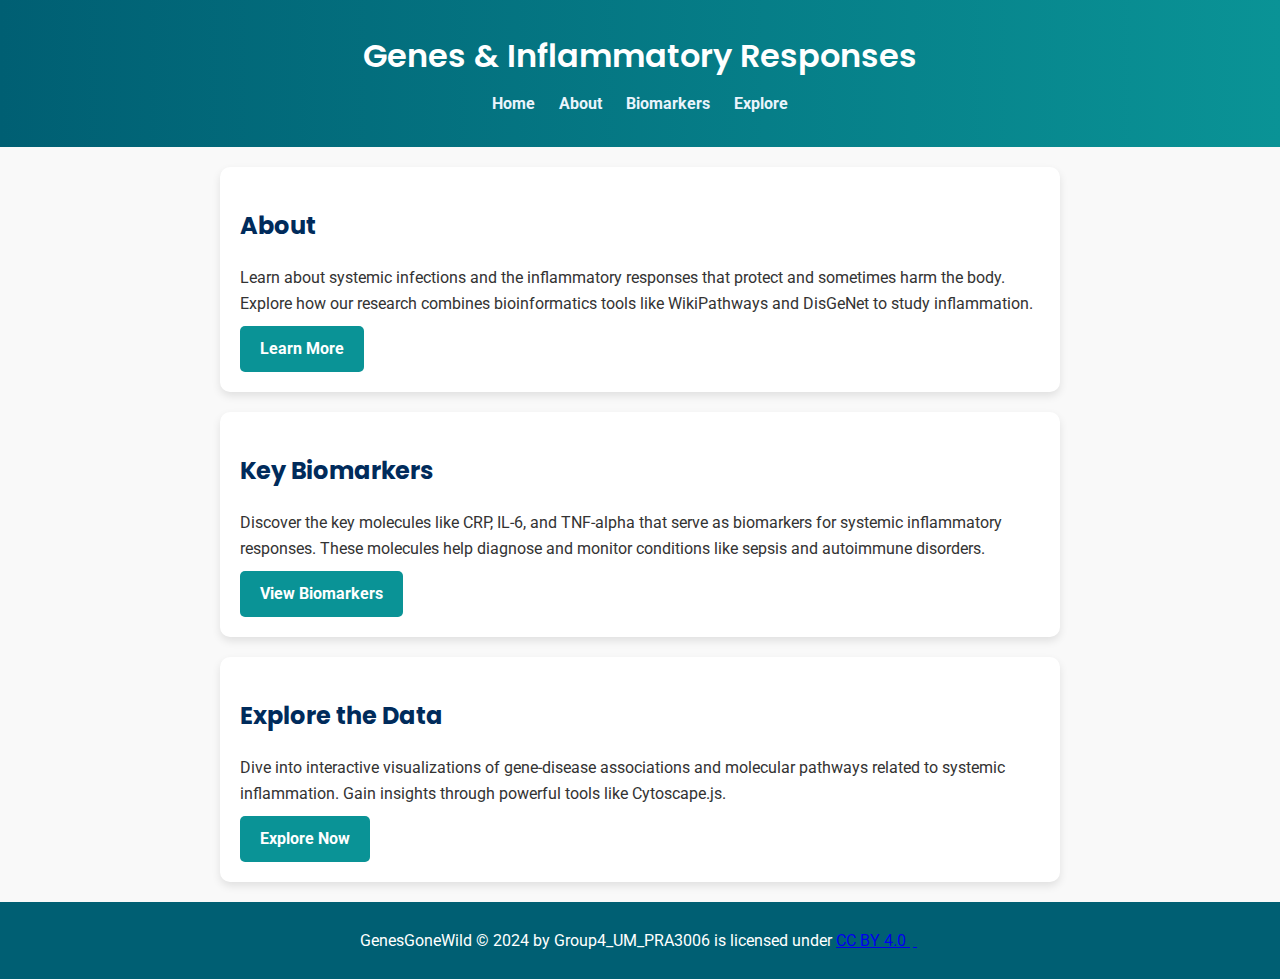
==== website/index.html @ 5bcb6ec7 "Update and rename homepage.html to index.html" ====
<!DOCTYPE html>
<html lang="en">
<head>
    <meta charset="UTF-8">
    <meta name="viewport" content="width=device-width, initial-scale=1.0">
    <title>Genes & Inflammatory Responses</title>
    <link href="https://fonts.googleapis.com/css2?family=Poppins:wght@600&family=Roboto:wght@300&display=swap" rel="stylesheet">
    <link rel="stylesheet" href="style.css">
</head>
<body>
    <header>
        <h1 class="title">Genes & Inflammatory Responses</h1>
        <nav>
            <a href="index.html">Home</a>
            <a href="about.html">About</a>
            <a href="biomarkers.html">Biomarkers</a>
            <a href="explore.html">Explore</a>
        </nav>
    </header>

    <main>
        <section id="about-summary">
            <h2>About</h2>
            <p>
                Learn about systemic infections and the inflammatory responses that protect and sometimes harm the body. 
                Explore how our research combines bioinformatics tools like WikiPathways and DisGeNet to study inflammation.
            </p>
            <a href="about.html" class="cta-button">Learn More</a>
        </section>

        <section id="biomarkers-summary">
            <h2>Key Biomarkers</h2>
            <p>
                Discover the key molecules like CRP, IL-6, and TNF-alpha that serve as biomarkers for systemic inflammatory responses. 
                These molecules help diagnose and monitor conditions like sepsis and autoimmune disorders.
            </p>
            <a href="biomarkers.html" class="cta-button">View Biomarkers</a>
        </section>

        <section id="explore-summary">
            <h2>Explore the Data</h2>
            <p>
                Dive into interactive visualizations of gene-disease associations and molecular pathways related to systemic inflammation. 
                Gain insights through powerful tools like Cytoscape.js.
            </p>
            <a href="visualizations.html" class="cta-button">Explore Now</a>
        </section>
    </main>

    <footer>
        <p>
            GenesGoneWild © 2024 by Group4_UM_PRA3006 is licensed under 
            <a href="https://creativecommons.org/licenses/by/4.0/?ref=chooser-v1" target="_blank" rel="license noopener noreferrer" style="display:inline-block;">
                CC BY 4.0
                <img style="height:22px!important;margin-left:3px;vertical-align:text-bottom;" src="https://mirrors.creativecommons.org/presskit/icons/cc.svg?ref=chooser-v1" alt="">
                <img style="height:22px!important;margin-left:3px;vertical-align:text-bottom;" src="https://mirrors.creativecommons.org/presskit/icons/by.svg?ref=chooser-v1" alt="">
            </a>
        </p>
    </footer>    

</body>
</html>


</body>
</html>
---- website/style.css ----
/* General Styles */
body {
    font-family: 'Roboto', sans-serif;
    margin: 0;
    padding: 0;
    background-color: #f9f9f9;
    color: #333;
    line-height: 1.6;
}

/* Header Styles */
header {
    background: linear-gradient(to right, #005f73, #0a9396);
    color: white;
    padding: 30px 10px;
    text-align: center;
}

header h1.title {
    font-family: 'Poppins', sans-serif;
    font-weight: 600;
    margin: 0;
    font-size: 2rem;
}

header nav {
    margin-top: 10px;
}

header nav a {
    text-decoration: none;
    color: #eaf4fc;
    margin: 0 10px;
    font-weight: bold;
    transition: color 0.3s;
}

header nav a:hover {
    color: #ffcd38;
}

/* Section Styles */
section {
    margin: 20px auto;
    padding: 20px;
    background-color: #fff;
    border-radius: 10px;
    box-shadow: 0 4px 8px rgba(0, 0, 0, 0.1);
    max-width: 800px;
}

/* Section Styles - visualization-section */
.visualization-section {
    margin: 0;
    padding: 0;
    background-color: transparent; /* Ensure background is transparent */
    border-radius: 0;
    box-shadow: none;
    width: 100%; /* Ensure it takes up the full width */
    height: 100vh; /* Ensure it takes up the full height of the viewport */
}


section h2, section h3 {
    font-family: 'Poppins', sans-serif;
    color: #002b5b;
}

section p, section ul {
    margin: 10px 0;
}

section ul {
    padding-left: 20px;
}

.image-container {
    text-align: center;
    margin: 20px 0;
}

.image-container img {
    max-width: 100%;
    height: auto;
    border: 1px solid #ddd;
    border-radius: 10px;
    box-shadow: 0 2px 4px rgba(0, 0, 0, 0.1);
    cursor: pointer;
    transition: transform 0.3s, border-color 0.3s;
}

.image-container img:hover {
    transform: scale(1.05);
    border-color: #0a9396;
}

/* Footer Styles */
footer {
    text-align: center;
    background-color: #005f73;
    color: #fff;
    padding: 10px 0;
}

/* Lightbox Modal Styles */
.lightbox {
    display: none;
    position: fixed;
    top: 0;
    left: 0;
    width: 100%;
    height: 100%;
    background: rgba(0, 0, 0, 0.8);
    justify-content: center;
    align-items: center;
    z-index: 1000;
}

.lightbox img {
    max-width: 80%;
    max-height: 80%;
    border: 4px solid #fff;
    border-radius: 10px;
}

.lightbox .close-btn {
    position: absolute;
    top: 20px;
    right: 30px;
    font-size: 2rem;
    color: #fff;
    cursor: pointer;
    transition: color 0.3s;
}

.lightbox .close-btn:hover {
    color: #ffcd38;
}

/* Responsive Styles */
@media (max-width: 768px) {
    section {
        padding: 15px;
    }

    header h1.title {
        font-size: 1.5rem;
    }

    header nav a {
        font-size: 0.9rem;
    }
}

/* CTA Button Styles */
.cta-button {
    display: inline-block;
    background-color: #0a9396;
    color: white;
    padding: 10px 20px;
    text-decoration: none;
    border-radius: 5px;
    font-weight: bold;
    font-size: 1rem;
    transition: background-color 0.3s, transform 0.2s;
    text-align: center;
}

.cta-button:hover {
    background-color: #005a8e;
    transform: translateY(-2px);
}

.cta-button:active {
    background-color: #001f3f;
    transform: translateY(1px);
}
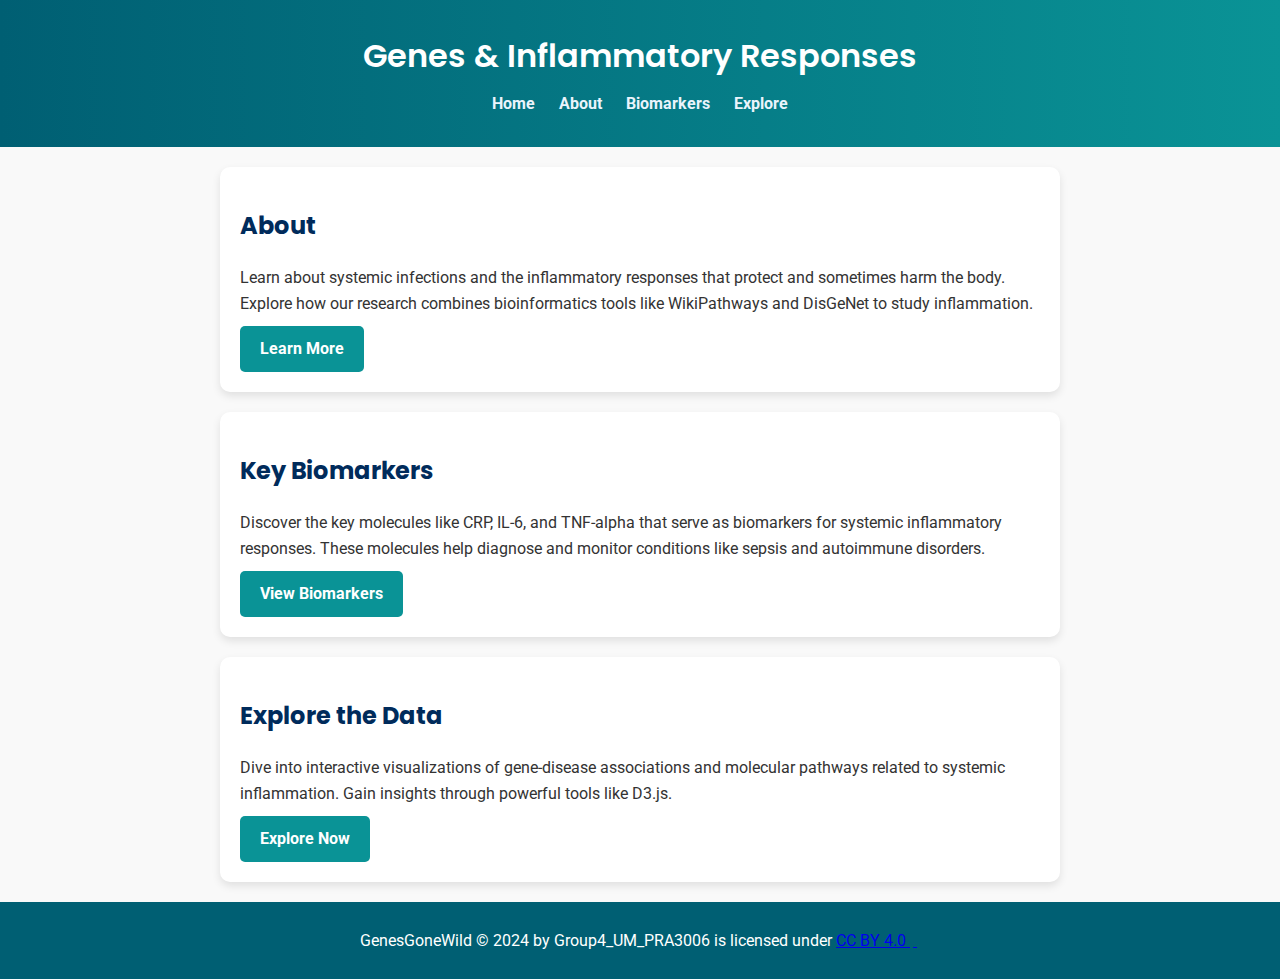
==== commit 31c1ff63: "Update index.html" ====
--- a/website/index.html
+++ b/website/index.html
@@ -41,7 +41,7 @@
             <h2>Explore the Data</h2>
             <p>
                 Dive into interactive visualizations of gene-disease associations and molecular pathways related to systemic inflammation. 
-                Gain insights through powerful tools like Cytoscape.js.
+                Gain insights through powerful tools like D3.js.
             </p>
             <a href="visualizations.html" class="cta-button">Explore Now</a>
         </section>
--- a/website/style.css
+++ b/website/style.css
@@ -175,4 +175,3 @@
     background-color: #001f3f;
     transform: translateY(1px);
 }
-
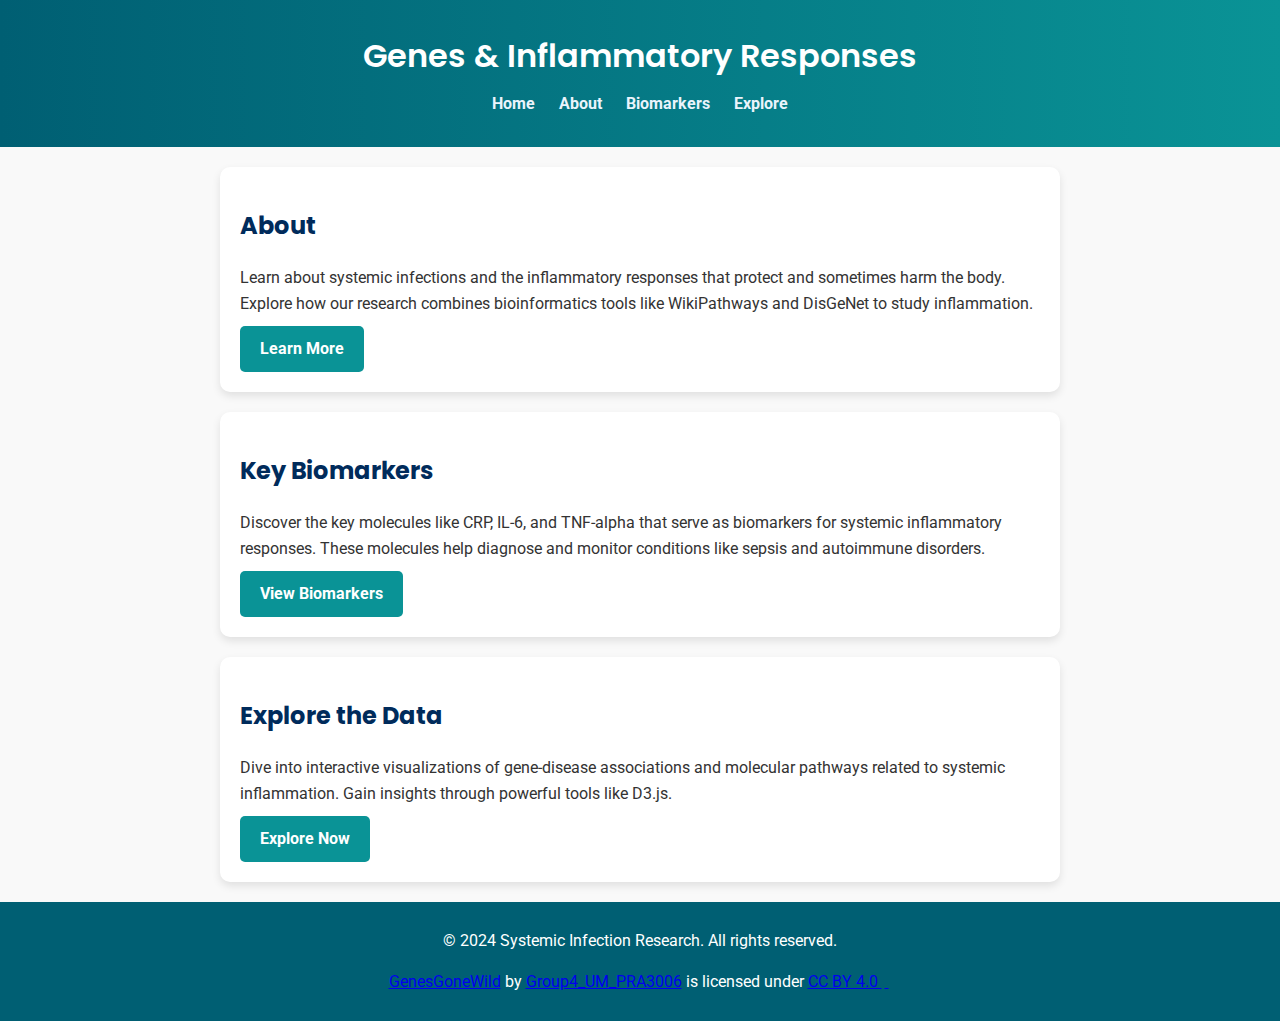
==== commit ec6d0a25: "Update index.html" ====
--- a/website/index.html
+++ b/website/index.html
@@ -48,20 +48,18 @@
     </main>
 
     <footer>
-        <p>
-            GenesGoneWild © 2024 by Group4_UM_PRA3006 is licensed under 
-            <a href="https://creativecommons.org/licenses/by/4.0/?ref=chooser-v1" target="_blank" rel="license noopener noreferrer" style="display:inline-block;">
-                CC BY 4.0
-                <img style="height:22px!important;margin-left:3px;vertical-align:text-bottom;" src="https://mirrors.creativecommons.org/presskit/icons/cc.svg?ref=chooser-v1" alt="">
-                <img style="height:22px!important;margin-left:3px;vertical-align:text-bottom;" src="https://mirrors.creativecommons.org/presskit/icons/by.svg?ref=chooser-v1" alt="">
-            </a>
-        </p>
-    </footer>    
+    <p>© 2024 Systemic Infection Research. All rights reserved.</p>
+    <p xmlns:cc="http://creativecommons.org/ns#" xmlns:dct="http://purl.org/dc/terms/">
+        <a property="dct:title" rel="cc:attributionURL" href="https://github.com/izevel/Group-4-Final-Product">GenesGoneWild</a> by 
+        <a rel="cc:attributionURL dct:creator" property="cc:attributionName" href="https://github.com/martaaapb">Group4_UM_PRA3006</a> is licensed under 
+        <a href="https://creativecommons.org/licenses/by/4.0/?ref=chooser-v1" target="_blank" rel="license noopener noreferrer" style="display:inline-block;">
+            CC BY 4.0
+            <img style="height:22px!important;margin-left:3px;vertical-align:text-bottom;" src="https://mirrors.creativecommons.org/presskit/icons/cc.svg?ref=chooser-v1" alt="">
+            <img style="height:22px!important;margin-left:3px;vertical-align:text-bottom;" src="https://mirrors.creativecommons.org/presskit/icons/by.svg?ref=chooser-v1" alt="">
+        </a>
+    </p>
+</footer>
 
 </body>
 </html>
 
-
-</body>
-</html>
-
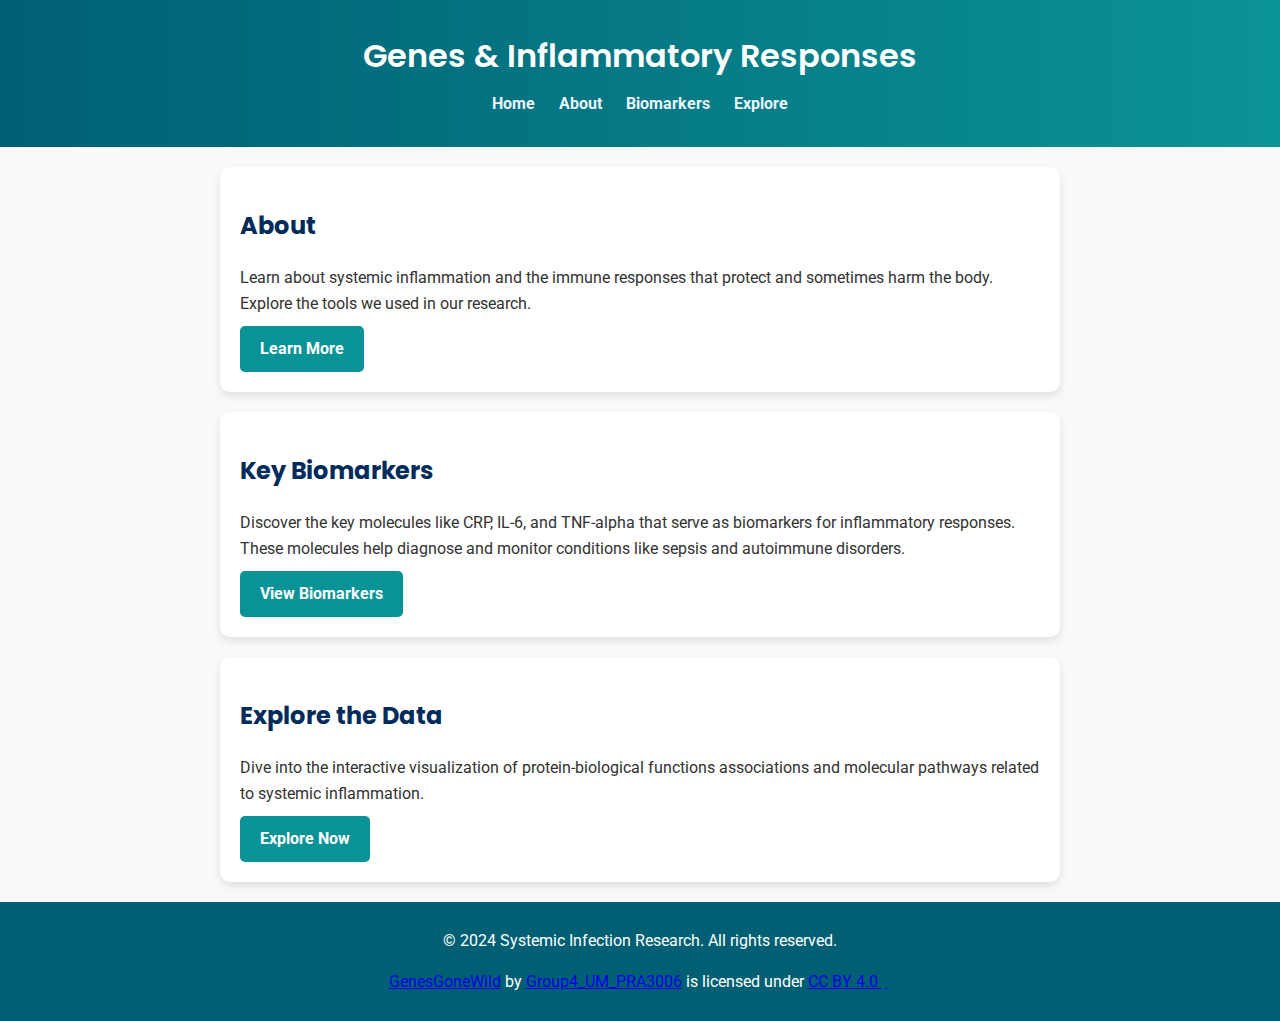
==== commit 9f3923dc: "Update index.html" ====
--- a/website/index.html
+++ b/website/index.html
@@ -22,8 +22,8 @@
         <section id="about-summary">
             <h2>About</h2>
             <p>
-                Learn about systemic infections and the inflammatory responses that protect and sometimes harm the body. 
-                Explore how our research combines bioinformatics tools like WikiPathways and DisGeNet to study inflammation.
+                Learn about systemic inflammation and the immune responses that protect and sometimes harm the body. 
+                Explore the tools we used in our research.
             </p>
             <a href="about.html" class="cta-button">Learn More</a>
         </section>
@@ -31,7 +31,7 @@
         <section id="biomarkers-summary">
             <h2>Key Biomarkers</h2>
             <p>
-                Discover the key molecules like CRP, IL-6, and TNF-alpha that serve as biomarkers for systemic inflammatory responses. 
+                Discover the key molecules like CRP, IL-6, and TNF-alpha that serve as biomarkers for inflammatory responses. 
                 These molecules help diagnose and monitor conditions like sepsis and autoimmune disorders.
             </p>
             <a href="biomarkers.html" class="cta-button">View Biomarkers</a>
@@ -40,8 +40,7 @@
         <section id="explore-summary">
             <h2>Explore the Data</h2>
             <p>
-                Dive into interactive visualizations of gene-disease associations and molecular pathways related to systemic inflammation. 
-                Gain insights through powerful tools like D3.js.
+                Dive into the interactive visualization of protein-biological functions associations and molecular pathways related to systemic inflammation. 
             </p>
             <a href="visualizations.html" class="cta-button">Explore Now</a>
         </section>
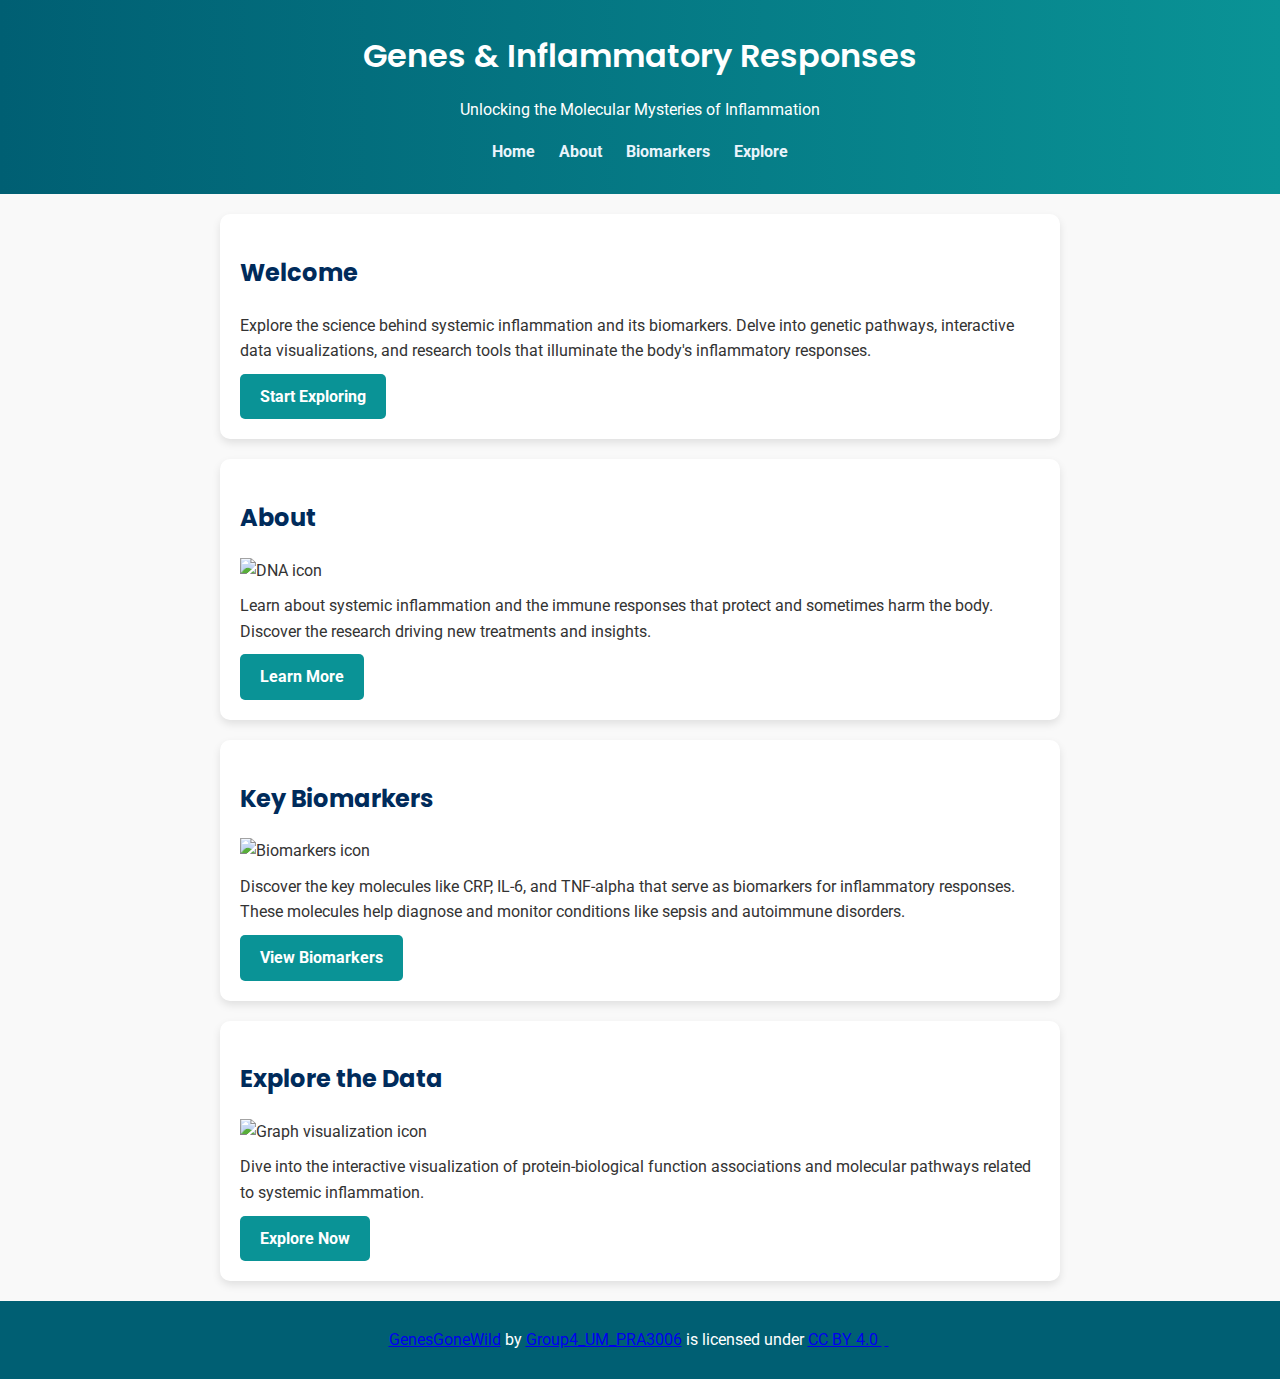
==== commit 551712d0: "Update index.html" ====
--- a/website/index.html
+++ b/website/index.html
@@ -8,56 +8,69 @@
     <link rel="stylesheet" href="style.css">
 </head>
 <body>
-    <header>
-        <h1 class="title">Genes & Inflammatory Responses</h1>
-        <nav>
-            <a href="index.html">Home</a>
-            <a href="about.html">About</a>
-            <a href="biomarkers.html">Biomarkers</a>
-            <a href="explore.html">Explore</a>
-        </nav>
-    </header>
+    
+<header>
+    <h1 class="title">Genes & Inflammatory Responses</h1>
+    <p class="subtitle">Unlocking the Molecular Mysteries of Inflammation</p>
+    <nav>
+        <a href="index.html">Home</a>
+        <a href="about.html">About</a>
+        <a href="biomarkers.html">Biomarkers</a>
+        <a href="explore.html">Explore</a>
+    </nav>
+</header>
 
-    <main>
-        <section id="about-summary">
-            <h2>About</h2>
-            <p>
-                Learn about systemic inflammation and the immune responses that protect and sometimes harm the body. 
-                Explore the tools we used in our research.
-            </p>
-            <a href="about.html" class="cta-button">Learn More</a>
-        </section>
+<main>
+    <section id="overview">
+        <h2>Welcome</h2>
+        <p>
+            Explore the science behind systemic inflammation and its biomarkers. Delve into genetic pathways, interactive 
+            data visualizations, and research tools that illuminate the body's inflammatory responses.
+        </p>
+        <a href="about.html" class="cta-button">Start Exploring</a>
+    </section>
 
-        <section id="biomarkers-summary">
-            <h2>Key Biomarkers</h2>
-            <p>
-                Discover the key molecules like CRP, IL-6, and TNF-alpha that serve as biomarkers for inflammatory responses. 
-                These molecules help diagnose and monitor conditions like sepsis and autoimmune disorders.
-            </p>
-            <a href="biomarkers.html" class="cta-button">View Biomarkers</a>
-        </section>
+    <section id="about-summary">
+        <h2>About</h2>
+        <img src="images/dna-icon.png" alt="DNA icon" style="width:50px;height:50px;">
+        <p>
+            Learn about systemic inflammation and the immune responses that protect and sometimes harm the body. 
+            Discover the research driving new treatments and insights.
+        </p>
+        <a href="about.html" class="cta-button">Learn More</a>
+    </section>
 
-        <section id="explore-summary">
-            <h2>Explore the Data</h2>
-            <p>
-                Dive into the interactive visualization of protein-biological functions associations and molecular pathways related to systemic inflammation. 
-            </p>
-            <a href="visualizations.html" class="cta-button">Explore Now</a>
-        </section>
-    </main>
+    <section id="biomarkers-summary">
+        <h2>Key Biomarkers</h2>
+        <img src="images/biomarkers-icon.png" alt="Biomarkers icon" style="width:50px;height:50px;">
+        <p>
+            Discover the key molecules like CRP, IL-6, and TNF-alpha that serve as biomarkers for inflammatory responses. 
+            These molecules help diagnose and monitor conditions like sepsis and autoimmune disorders.
+        </p>
+        <a href="biomarkers.html" class="cta-button">View Biomarkers</a>
+    </section>
 
-    <footer>
-    <p>© 2024 Systemic Infection Research. All rights reserved.</p>
-    <p xmlns:cc="http://creativecommons.org/ns#" xmlns:dct="http://purl.org/dc/terms/">
-        <a property="dct:title" rel="cc:attributionURL" href="https://github.com/izevel/Group-4-Final-Product">GenesGoneWild</a> by 
-        <a rel="cc:attributionURL dct:creator" property="cc:attributionName" href="https://github.com/martaaapb">Group4_UM_PRA3006</a> is licensed under 
-        <a href="https://creativecommons.org/licenses/by/4.0/?ref=chooser-v1" target="_blank" rel="license noopener noreferrer" style="display:inline-block;">
-            CC BY 4.0
-            <img style="height:22px!important;margin-left:3px;vertical-align:text-bottom;" src="https://mirrors.creativecommons.org/presskit/icons/cc.svg?ref=chooser-v1" alt="">
-            <img style="height:22px!important;margin-left:3px;vertical-align:text-bottom;" src="https://mirrors.creativecommons.org/presskit/icons/by.svg?ref=chooser-v1" alt="">
-        </a>
-    </p>
-</footer>
+    <section id="explore-summary">
+        <h2>Explore the Data</h2>
+        <img src="images/graph-icon.png" alt="Graph visualization icon" style="width:50px;height:50px;">
+        <p>
+            Dive into the interactive visualization of protein-biological function associations and molecular pathways related to systemic inflammation. 
+        </p>
+        <a href="visualizations.html" class="cta-button">Explore Now</a>
+    </section>
+</main>
+
+     <footer>
+        <p xmlns:cc="http://creativecommons.org/ns#" xmlns:dct="http://purl.org/dc/terms/">
+            <a property="dct:title" rel="cc:attributionURL" href="https://github.com/izevel/Group-4-Final-Product">GenesGoneWild</a> by 
+            <a rel="cc:attributionURL dct:creator" property="cc:attributionName" href="https://github.com/martaaapb">Group4_UM_PRA3006</a> is licensed under 
+            <a href="https://creativecommons.org/licenses/by/4.0/?ref=chooser-v1" target="_blank" rel="license noopener noreferrer" style="display:inline-block;">
+                CC BY 4.0
+                <img style="height:22px!important;margin-left:3px;vertical-align:text-bottom;" src="https://mirrors.creativecommons.org/presskit/icons/cc.svg?ref=chooser-v1" alt="">
+                <img style="height:22px!important;margin-left:3px;vertical-align:text-bottom;" src="https://mirrors.creativecommons.org/presskit/icons/by.svg?ref=chooser-v1" alt="">
+            </a>
+        </p>
+    </footer>  
 
 </body>
 </html>
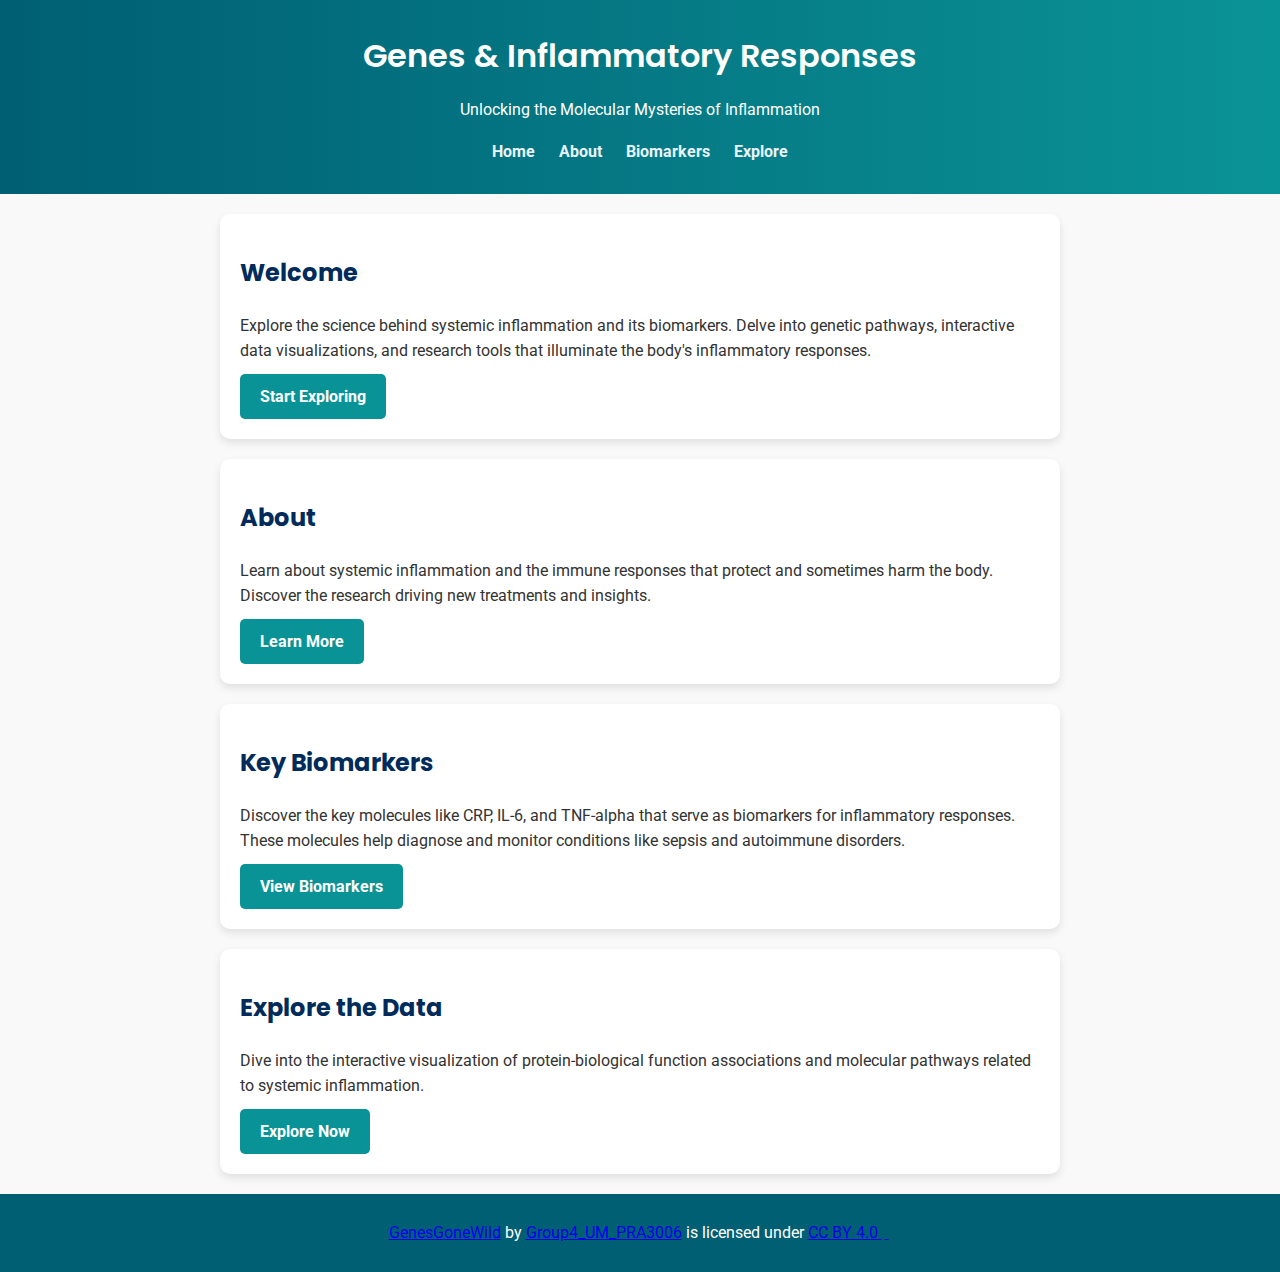
==== commit b80b94cc: "Update index.html" ====
--- a/website/index.html
+++ b/website/index.html
@@ -32,7 +32,6 @@
 
     <section id="about-summary">
         <h2>About</h2>
-        <img src="images/dna-icon.png" alt="DNA icon" style="width:50px;height:50px;">
         <p>
             Learn about systemic inflammation and the immune responses that protect and sometimes harm the body. 
             Discover the research driving new treatments and insights.
@@ -42,7 +41,6 @@
 
     <section id="biomarkers-summary">
         <h2>Key Biomarkers</h2>
-        <img src="images/biomarkers-icon.png" alt="Biomarkers icon" style="width:50px;height:50px;">
         <p>
             Discover the key molecules like CRP, IL-6, and TNF-alpha that serve as biomarkers for inflammatory responses. 
             These molecules help diagnose and monitor conditions like sepsis and autoimmune disorders.
@@ -52,11 +50,10 @@
 
     <section id="explore-summary">
         <h2>Explore the Data</h2>
-        <img src="images/graph-icon.png" alt="Graph visualization icon" style="width:50px;height:50px;">
         <p>
             Dive into the interactive visualization of protein-biological function associations and molecular pathways related to systemic inflammation. 
         </p>
-        <a href="visualizations.html" class="cta-button">Explore Now</a>
+        <a href="explore.html" class="cta-button">Explore Now</a>
     </section>
 </main>
 
@@ -74,4 +71,3 @@
 
 </body>
 </html>
-
